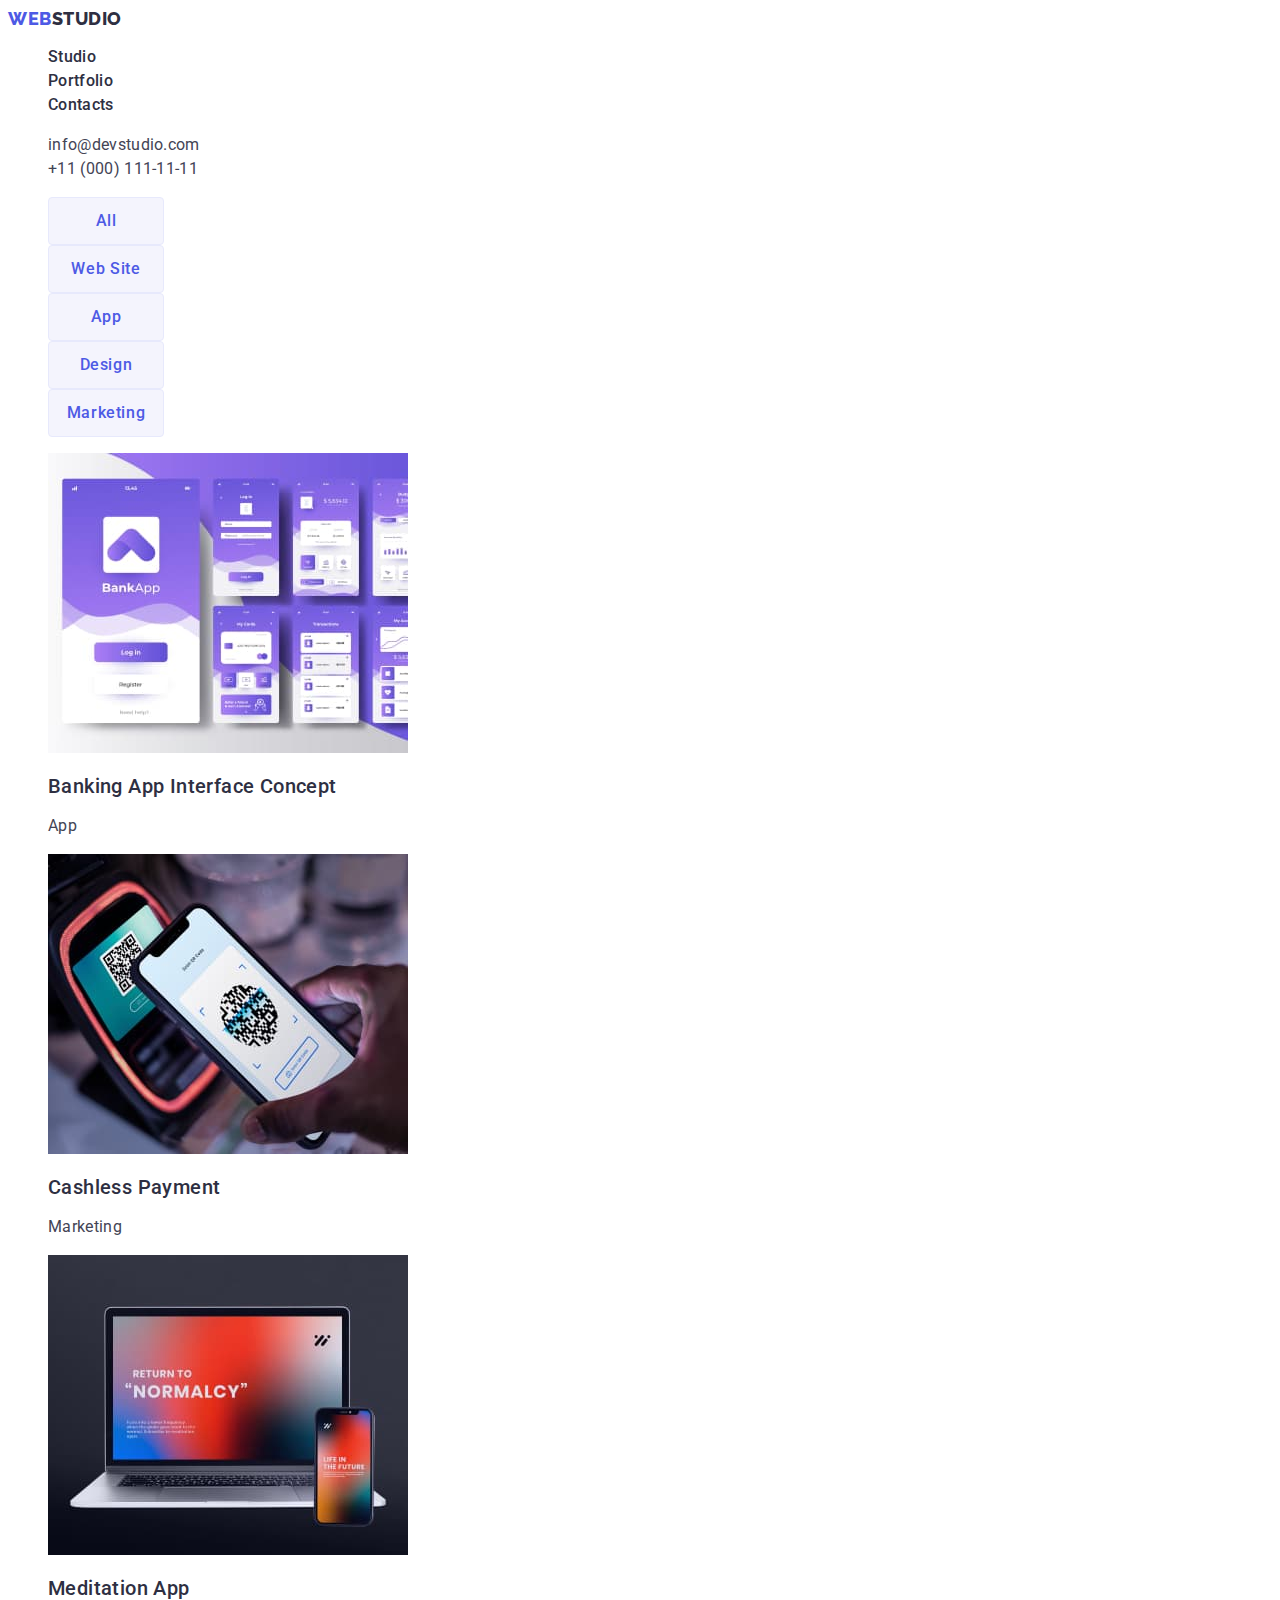
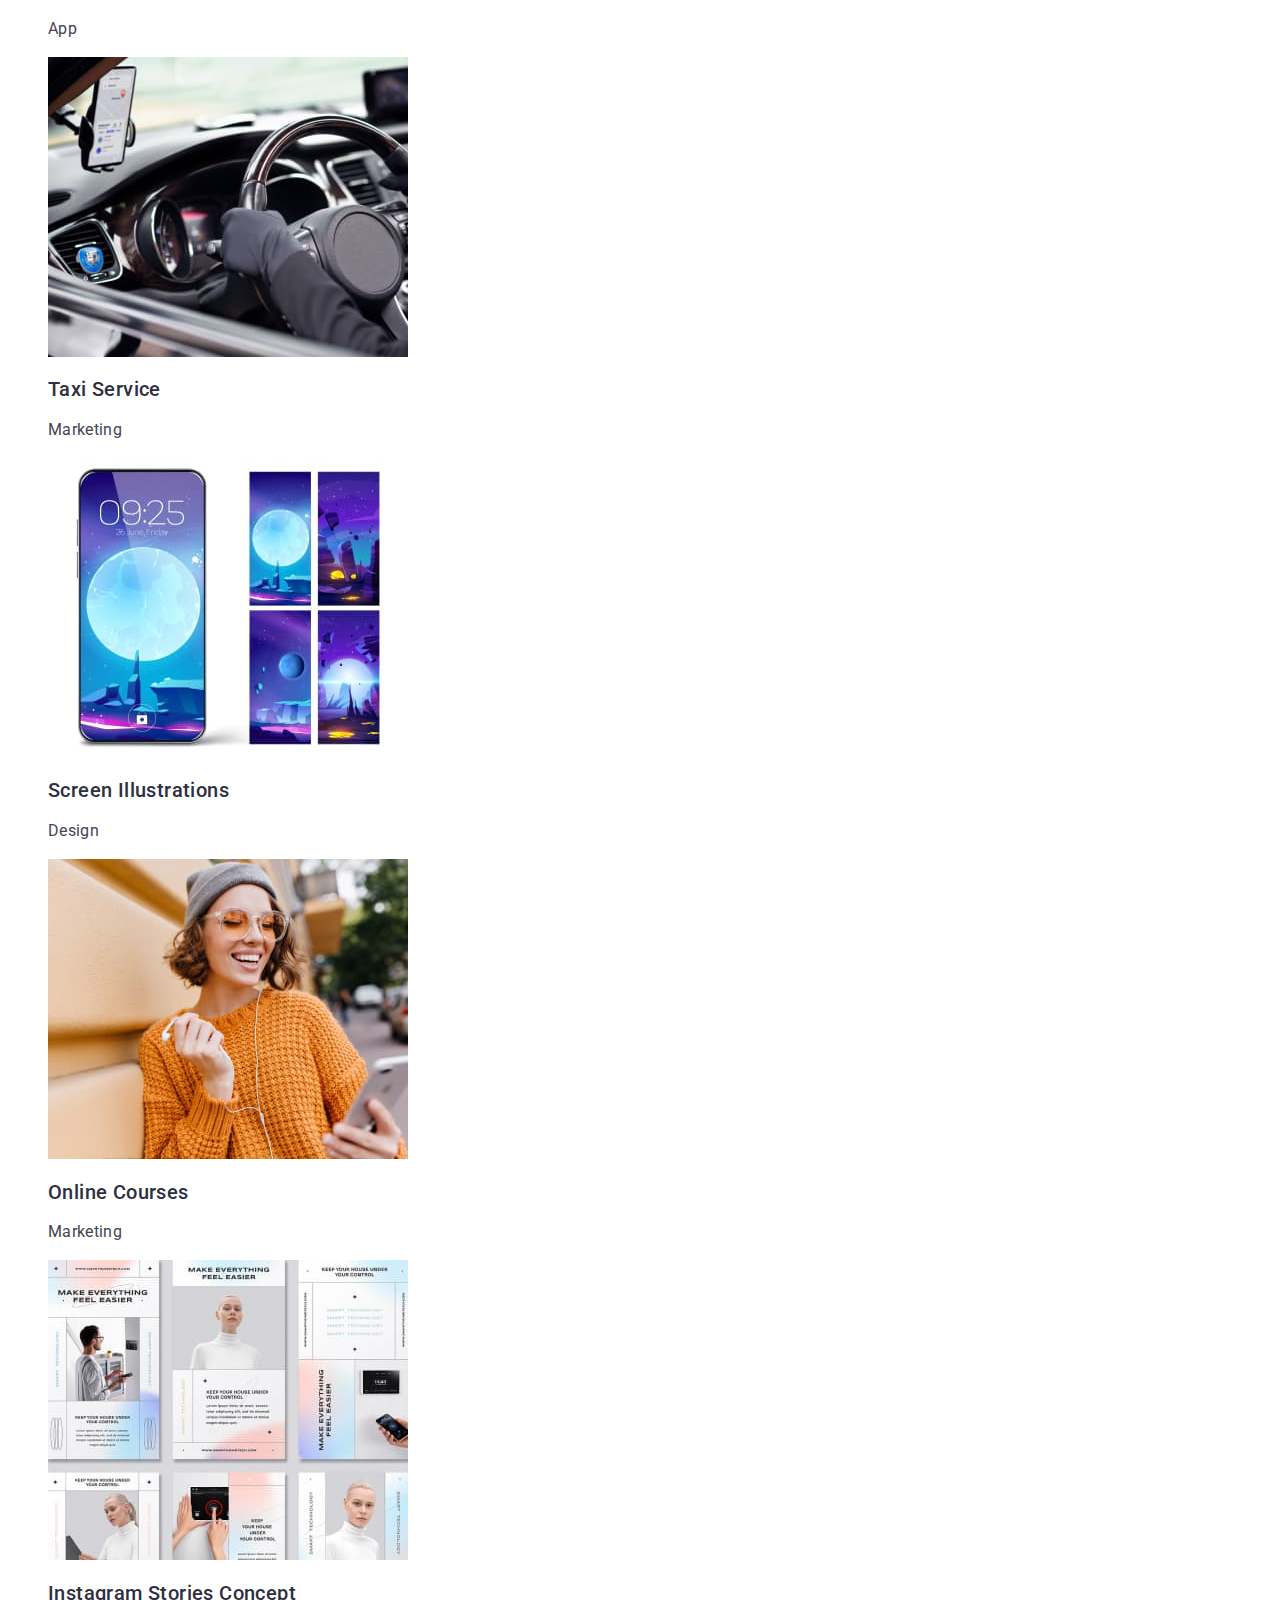
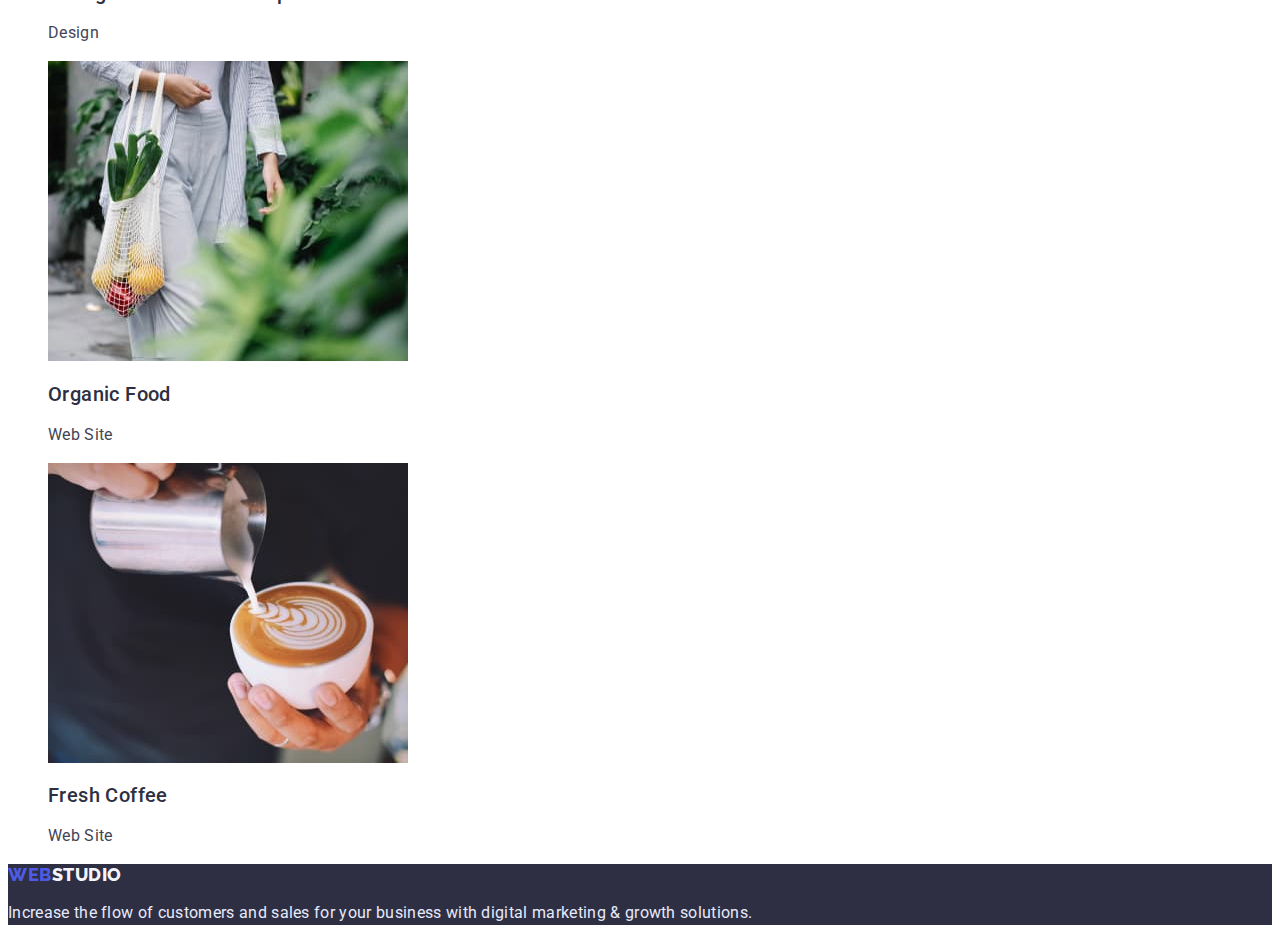
==== portfolio.html @ 4c1284db "Initial commit" ====
<!DOCTYPE html>
<html lang="en">

<head>
    <meta charset="UTF-8">
    <meta http-equiv="X-UA-Compatible" content="IE=edge">
    <meta name="viewport" content="width=device-width, initial-scale=1.0">
    <title>Portfolio</title>
    <link rel="stylesheet" href="./css/styles.css" />
    <link rel="preconnect" href="https://fonts.googleapis.com">
    <link rel="preconnect" href="https://fonts.gstatic.com" crossorigin>
    <link
        href="https://fonts.googleapis.com/css2?family=Raleway:wght@800&family=Roboto:wght@400;500;700;900&display=swap"
        rel="stylesheet">
</head>

<body>
    <!-- HEADER -->
    <header class="header">
        <nav class="nav-header">
            <a class="header-logo link " href="./index.html">Web<span class="logo-studio">Studio</span>
            </a>
            <ul class="menu list ">
                <li class="menu-item">
                    <a class="menu-link link" href="./index.html">Studio</a>
                </li>
                <li class="menu-item">
                    <a class="menu-link link" href="./portfolio.html">Portfolio</a>
                </li>
                <li class="menu-item">
                    <a class="menu-link link" href="">Contacts</a>
                </li>
            </ul>
        </nav>
        <address class="address header-address">
            <ul class="address-list list">
                <li class="address-item"><a class="address link" href="mailto:info@devstudio.com">info@devstudio.com</a>
                </li>
                <li class="address-item"><a class="address link" href="tel:+110001111111">+11 (000) 111-11-11</a></li>
            </ul>
        </address>
    </header>
    <main>
        <!-- BUTTON -->
        <section class="list">
            <h1 hidden>button</h1>
            <ul class="menu list">
                <li class="menu-item">
                    <button class="menu-button" type="button">All</button>
                </li>
                <li class="menu-item">
                    <button class="menu-button" type="button">Web Site</button>
                </li>
                <li class="menu-item">
                    <button class="menu-button" type="button">App</button>
                </li>
                <li class="menu-item">
                    <button class="menu-button" type="button">Design</button>
                </li>
                <li class="menu-item">
                    <button class="menu-button" type="button">Marketing</button>
                </li>
            </ul>

            <!-- GALLERY -->

            <ul class="gallery-list list">
                <li class="gallery-item"><a class="link" href="">
                        <img src="./images_/banking-app-interface.jpg" alt="Banking App Interface Concept" width="360"
                            height="300">
                        <h2 class="gallery-title">Banking App Interface Concept</h2>
                        <p class="gallery-text">App</p>
                    </a>
                </li>

                <li class="gallery-item"><a class="link" href="">
                        <img src="./images_/cashless-payment.jpg" alt="Cashless Payment" width="360" height="300">
                        <h2 class="gallery-title">Cashless Payment</h2>
                        <p class="gallery-text">Marketing</p>
                    </a>
                </li>
                <li class="gallery-item"><a class="link" href="">
                        <img src="./images_/meditaion-app.jpg" alt="Meditation App" width="360" height="300">
                        <h2 class="gallery-title">Meditation App</h2>
                        <p class="gallery-text">App</p>
                    </a>
                </li>

                <li class="gallery-item"><a class="link" href="">
                        <img src="./images_/taxi-service.jpg" alt="Taxi Service" width="360" height="300">
                        <h2 class="gallery-title">Taxi Service</h2>
                        <p class="gallery-text">Marketing</p>
                    </a>
                </li>
                <li class="gallery-item"><a class="link" href="">
                        <img src="./images_/screen-illustrations.jpg" alt="Screen Illustrations" width="360"
                            height="300">
                        <h2 class="gallery-title">Screen Illustrations</h2>
                        <p class="gallery-text">Design</p>
                    </a>
                </li>
                <li class="gallery-item"><a class="link" href="">
                        <img src="./images_/online-courses.jpg" alt="Online Courses" width="360" height="300">
                        <h2 class="gallery-title">Online Courses</h2>
                        <p class="gallery-text">Marketing</p>
                    </a>
                </li>
                <li class="gallery-item"><a class="link" href="">
                        <img src="./images_/instagram-stories.jpg" alt="Instagram Stories Concept" width="360"
                            height="300">
                        <h2 class="gallery-title">Instagram Stories Concept</h2>
                        <p class="gallery-text">Design</p>
                    </a>
                </li>
                <li class="gallery-item"><a class="link" href="">
                        <img src="./images_/organic-food.jpg" alt="Organic Food" width="360" height="300">
                        <h2 class="gallery-title">Organic Food</h2>
                        <p class="gallery-text">Web Site</p>
                    </a>
                </li>
                <li class="gallery-item"><a class="link" href="">
                        <img src="./images_/fresh-coffee.jpg" alt="Fresh Coffee" width="360" height="300">
                        <h2 class="gallery-title">Fresh Coffee</h2>
                        <p class="gallery-text">Web Site </p>
                    </a>
                </li>
            </ul>
        </section>
    </main>


    <!-- FOOTER -->
    <footer class="footer">
        <a class="footer-logo link " href="./index.html">Web<span class="logo-studio">Studio</span>
        </a>
        <p class="footer-text">Increase the flow of customers and sales for your business with digital marketing &
            growth solutions.</p>
    </footer>
</body>

</html>
---- css/styles.css ----
:root {
  --primary-brand-color: #4d5ae5;
  --pressed-state-color: #404bbf;
  --dark-color: #2e2f42;
  --color-green: #31d0aa;
  --text-color: #434455;
  --subtle-text-color: #8e8f99;
  --accent-color: #e7e9fc;
  --light-color: #f4f4fd;
  --modal-overlay-color: #2e2f42;
  --hero-backround-color: #2e2f42;
  --title-color: #ffffff;
}

body {
  font-family: "Roboto", sans-serif;
  font-style: normal;
  color: var(--text-color);
}
.list {
  list-style: none;
}
.link {
  text-decoration: none;
}
/*==============HEADER============== */
.header .menu-link {
  font-weight: 500;
  font-size: 16px;
  line-height: 1.5;
  letter-spacing: 0.02em;
  color: var(--dark-color);
}
.menu-link:hover,
.menu-link:focus {
  color: var(--pressed-state-color);
}
.address {
  color: var(--text-color);
  font-style: normal;
}
.header-address {
  font-style: normal;
  font-weight: 400;
  font-size: 16px;
  line-height: 1.5;
  letter-spacing: 0.02em;
  color: var(--text-color);
}
.address:hover,
.address:focus {
  color: var(--pressed-state-color);
}

.header-logo {
  font-family: "Raleway", sans-serif;
  font-weight: 800;
  font-size: 18px;
  line-height: 1.17;
  letter-spacing: 0.03em;
  text-transform: uppercase;
  color: var(--primary-brand-color);
}
.header-logo .logo-studio {
  font-family: "Raleway", sans-serif;
  font-weight: 800;
  font-size: 18px;
  line-height: 1.17;
  letter-spacing: 0.03em;
  text-transform: uppercase;
  color: var(--dark-color);
}
/*==============/HEADER============== */
/* ===============HERO=============== */
.hero {
  background-color: var(--dark-color);
}
.hero-title-top {
  font-size: 56px;
  line-height: 1.07;
  text-align: center;
  letter-spacing: 0.02em;
  color: var(--title-color);
}
.hero-btn {
  font-weight: 500;
  font-size: 16px;
  line-height: 1.5;
  font-family: inherit;
  letter-spacing: 0.04em;
  color: var(--title-color);
  background: var(--primary-brand-color);
  cursor: pointer;
}
.hero-btn:hover,
.hero-btn:focus {
  background: var(--pressed-state-color);
}
/* ===============/HERO=============== */
/* ===================DESCRIPTION=================== */
.description-title-hidden {
  background-color: var(--title-color);
}

.description-title {
  font-weight: 500;
  font-size: 20px;
  line-height: 1.2;
  letter-spacing: 0.02em;
  color: var(--dark-color);
}

.description-text {
  font-size: 16px;
  line-height: 1.5;
  letter-spacing: 0.02em;
  color: var(--text-color);
}
/* ===================/DESCRIPTION=================== */
/* ===================OUR SKILLS=================== */
.title-skills {
  font-size: 36px;
  line-height: 1.11;
  text-align: center;
  letter-spacing: 0.02em;
  color: var(--dark-color);
  text-transform: capitalize;
}
/* ===================/OUR SKILLS=================== */

/* ===================OUR TEAM=================== */
.about {
  background-color: var(--light-color);
}
.about-title {
  font-size: 36px;
  line-height: 1.11;
  text-align: center;
  letter-spacing: 0.02em;
  text-transform: capitalize;
  color: var(--dark-color);
}
.about-list {
}
.about-item {
}
.list {
}
.about-title-top {
  font-weight: 500;
  font-size: 20px;
  line-height: 1.2;
  letter-spacing: 0.02em;
  color: var(--dark-color);
}
.about-text {
  font-size: 16px;
  line-height: 1.5;
  letter-spacing: 0.02em;
  color: var(--text-color);
}
/* ===================/OUR TEAM=================== */

/*====================PORTFOLIO BUTTON====================*/
.menu-button {
  font-family: inherit;
  width: 116px;
  height: 48px;
  background: #f4f4fd;
  border: 1px solid #e7e9fc;
  border-radius: 4px;
  font-weight: 500;
  font-size: 16px;
  line-height: 1.5;
  letter-spacing: 0.04em;
  color: var(--primary-brand-color);
  cursor: pointer;
}
.menu-button:hover,
.menu-button:focus {
  color: var(--title-color);
  background-color: var(--pressed-state-color);
}
/*====================/PORTFOLIO BUTTON====================*/

/*====================PORTFOLIO GALLERY====================*/

.gallery-title {
  font-weight: 500;
  font-size: 20px;
  line-height: 1.2;
  letter-spacing: 0.02em;
  color: var(--dark-color);
}
.gallery-text {
  font-size: 16px;
  line-height: 1.5;
  letter-spacing: 0.02em;
  color: var(--text-color);
}
/* ================FOOTER ================ */
.footer {
  background-color: var(--dark-color);
}
.footer-logo {
  font-family: "Raleway", sans-serif;
  font-weight: 800;
  font-size: 18px;
  line-height: 1.17;
  letter-spacing: 0.03em;
  text-transform: uppercase;
  color: var(--primary-brand-color);
}
.footer-logo .logo-studio {
  font-family: "Raleway", sans-serif;
  font-weight: 800;
  font-size: 18px;
  line-height: 1.17;
  letter-spacing: 0.03em;
  text-transform: uppercase;
  color: var(--light-color);
}
.footer-text {
  font-size: 16px;
  line-height: 1.5;
  letter-spacing: 0.02em;
  color: var(--accent-color);
}
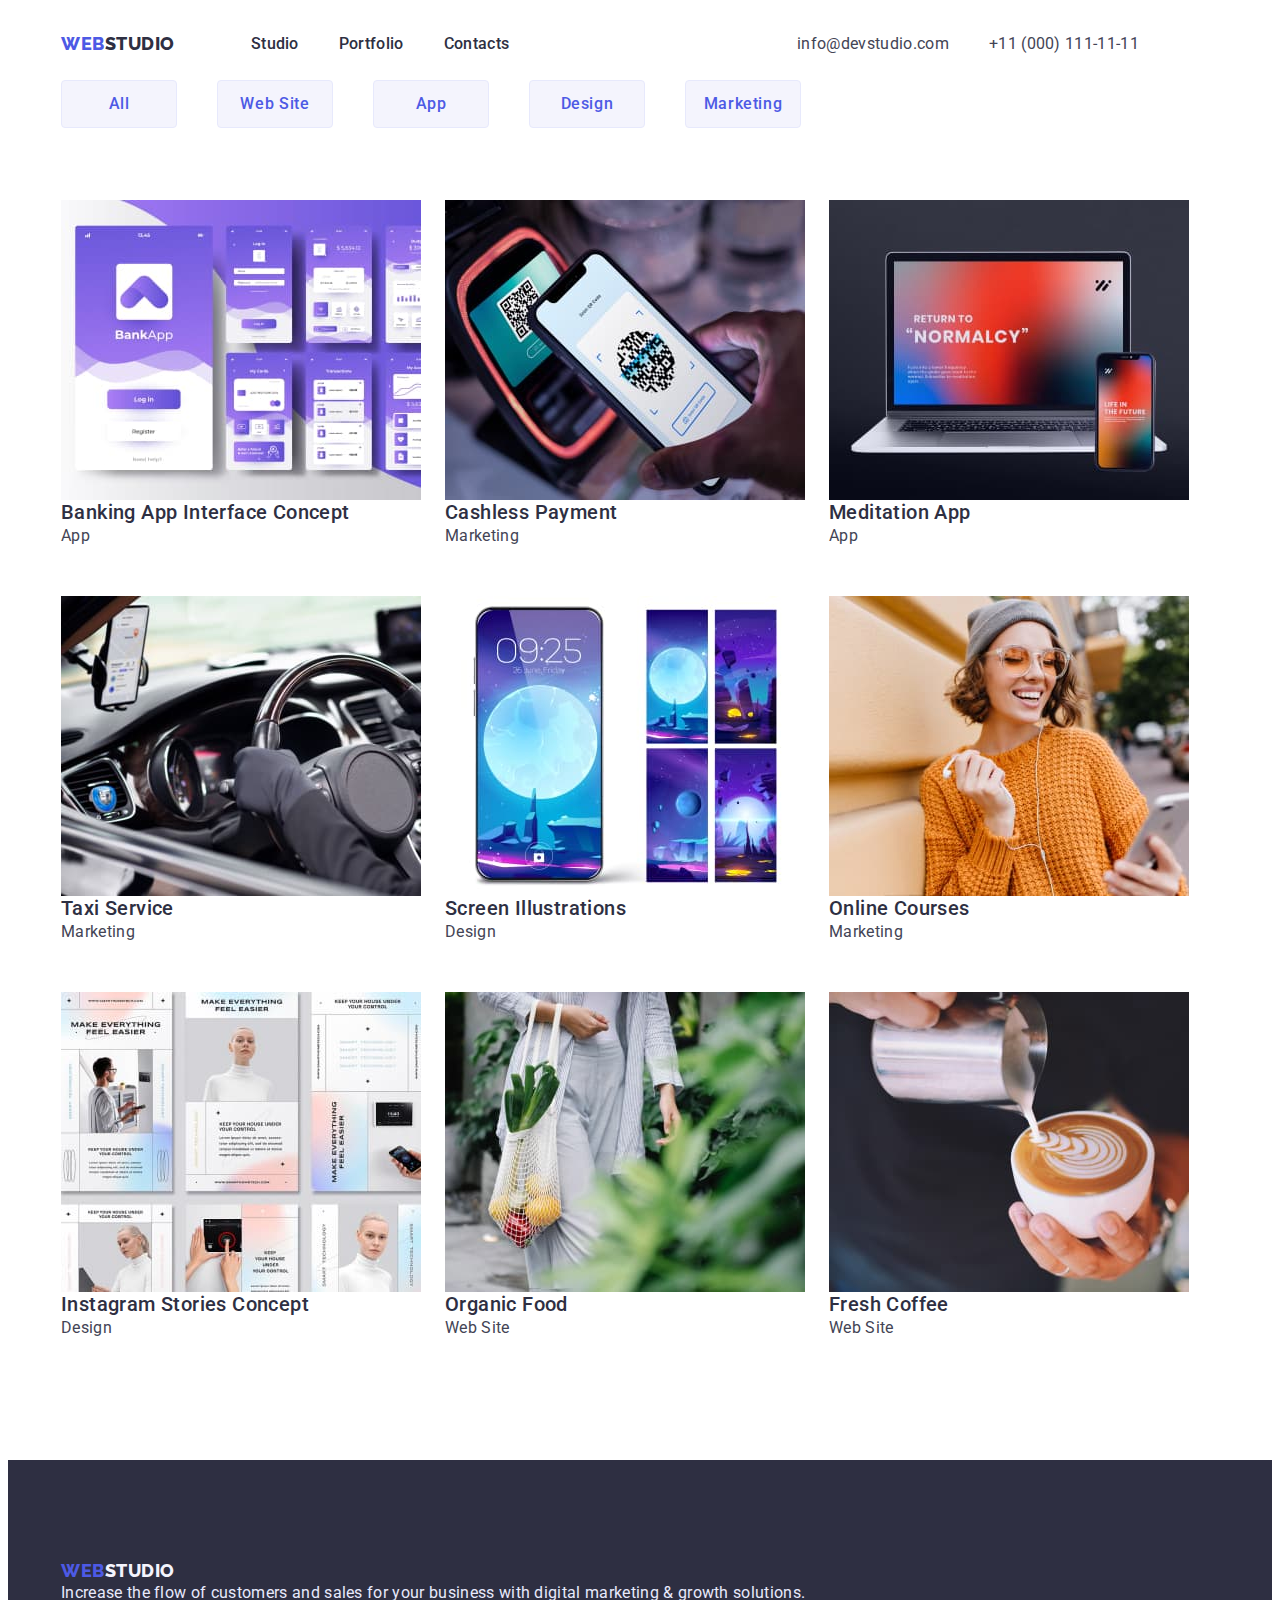
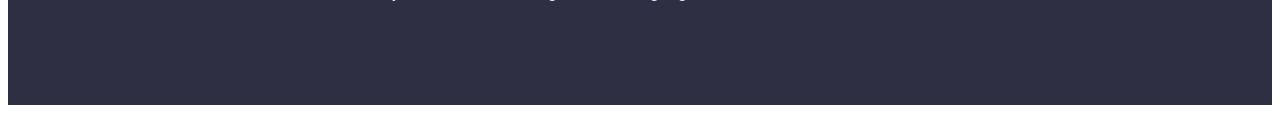
==== commit 2d7be800: "homework3" ====
--- a/portfolio.html
+++ b/portfolio.html
@@ -12,129 +12,141 @@
     <link
         href="https://fonts.googleapis.com/css2?family=Raleway:wght@800&family=Roboto:wght@400;500;700;900&display=swap"
         rel="stylesheet">
+    <link rel="stylesheet" href="https://cdnjs.cloudflare.com/ajax/libs/modern-normalize/1.1.0/modern-normalize.min.css"
+        integrity="sha512-wpPYUAdjBVSE4KJnH1VR1HeZfpl1ub8YT/NKx4PuQ5NmX2tKuGu6U/JRp5y+Y8XG2tV+wKQpNHVUX03MfMFn9Q=="
+        crossorigin="anonymous" referrerpolicy="no-referrer" />
+    <link rel="stylesheet" href="./css/styles.css" />
 </head>
 
 <body>
     <!-- HEADER -->
     <header class="header">
-        <nav class="nav-header">
-            <a class="header-logo link " href="./index.html">Web<span class="logo-studio">Studio</span>
-            </a>
-            <ul class="menu list ">
-                <li class="menu-item">
-                    <a class="menu-link link" href="./index.html">Studio</a>
-                </li>
-                <li class="menu-item">
-                    <a class="menu-link link" href="./portfolio.html">Portfolio</a>
-                </li>
-                <li class="menu-item">
-                    <a class="menu-link link" href="">Contacts</a>
-                </li>
-            </ul>
-        </nav>
-        <address class="address header-address">
-            <ul class="address-list list">
-                <li class="address-item"><a class="address link" href="mailto:info@devstudio.com">info@devstudio.com</a>
-                </li>
-                <li class="address-item"><a class="address link" href="tel:+110001111111">+11 (000) 111-11-11</a></li>
-            </ul>
-        </address>
+        <div class="container page-header-container">
+            <nav class="nav-header">
+                <a class="header-logo link " href="./index.html">Web<span class="logo-studio">Studio</span>
+                </a>
+                <ul class="menu list ">
+                    <li class="menu-item">
+                        <a class="menu-link link" href="./index.html">Studio</a>
+                    </li>
+                    <li class="menu-item">
+                        <a class="menu-link link" href="./portfolio.html">Portfolio</a>
+                    </li>
+                    <li class="menu-item">
+                        <a class="menu-link link" href="">Contacts</a>
+                    </li>
+                </ul>
+            </nav>
+            <address class="address header-address">
+                <ul class="address-list list">
+                    <li class="address-item"><a class="address link"
+                            href="mailto:info@devstudio.com">info@devstudio.com</a>
+                    </li>
+                    <li class="address-item"><a class="address link" href="tel:+110001111111">+11 (000) 111-11-11</a>
+                    </li>
+                </ul>
+            </address>
+        </div>
     </header>
     <main>
         <!-- BUTTON -->
-        <section class="list">
-            <h1 hidden>button</h1>
-            <ul class="menu list">
-                <li class="menu-item">
-                    <button class="menu-button" type="button">All</button>
-                </li>
-                <li class="menu-item">
-                    <button class="menu-button" type="button">Web Site</button>
-                </li>
-                <li class="menu-item">
-                    <button class="menu-button" type="button">App</button>
-                </li>
-                <li class="menu-item">
-                    <button class="menu-button" type="button">Design</button>
-                </li>
-                <li class="menu-item">
-                    <button class="menu-button" type="button">Marketing</button>
-                </li>
-            </ul>
+        <section class="list portfolio-list">
+            <div class="container">
+                <h1 hidden>button</h1>
+                <ul class="menu list">
+                    <li class="menu-item">
+                        <button class="menu-button" type="button">All</button>
+                    </li>
+                    <li class="menu-item">
+                        <button class="menu-button" type="button">Web Site</button>
+                    </li>
+                    <li class="menu-item">
+                        <button class="menu-button" type="button">App</button>
+                    </li>
+                    <li class="menu-item">
+                        <button class="menu-button" type="button">Design</button>
+                    </li>
+                    <li class="menu-item">
+                        <button class="menu-button" type="button">Marketing</button>
+                    </li>
+                </ul>
 
-            <!-- GALLERY -->
+                <!-- GALLERY -->
 
-            <ul class="gallery-list list">
-                <li class="gallery-item"><a class="link" href="">
-                        <img src="./images_/banking-app-interface.jpg" alt="Banking App Interface Concept" width="360"
-                            height="300">
-                        <h2 class="gallery-title">Banking App Interface Concept</h2>
-                        <p class="gallery-text">App</p>
-                    </a>
-                </li>
+                <ul class="gallery-list list">
+                    <li class="gallery-item"><a class="link" href="">
+                            <img src="./images_/banking-app-interface.jpg" alt="Banking App Interface Concept"
+                                width="360" height="300">
+                            <h2 class="gallery-title">Banking App Interface Concept</h2>
+                            <p class="gallery-text">App</p>
+                        </a>
+                    </li>
 
-                <li class="gallery-item"><a class="link" href="">
-                        <img src="./images_/cashless-payment.jpg" alt="Cashless Payment" width="360" height="300">
-                        <h2 class="gallery-title">Cashless Payment</h2>
-                        <p class="gallery-text">Marketing</p>
-                    </a>
-                </li>
-                <li class="gallery-item"><a class="link" href="">
-                        <img src="./images_/meditaion-app.jpg" alt="Meditation App" width="360" height="300">
-                        <h2 class="gallery-title">Meditation App</h2>
-                        <p class="gallery-text">App</p>
-                    </a>
-                </li>
+                    <li class="gallery-item"><a class="link" href="">
+                            <img src="./images_/cashless-payment.jpg" alt="Cashless Payment" width="360" height="300">
+                            <h2 class="gallery-title">Cashless Payment</h2>
+                            <p class="gallery-text">Marketing</p>
+                        </a>
+                    </li>
+                    <li class="gallery-item"><a class="link" href="">
+                            <img src="./images_/meditaion-app.jpg" alt="Meditation App" width="360" height="300">
+                            <h2 class="gallery-title">Meditation App</h2>
+                            <p class="gallery-text">App</p>
+                        </a>
+                    </li>
 
-                <li class="gallery-item"><a class="link" href="">
-                        <img src="./images_/taxi-service.jpg" alt="Taxi Service" width="360" height="300">
-                        <h2 class="gallery-title">Taxi Service</h2>
-                        <p class="gallery-text">Marketing</p>
-                    </a>
-                </li>
-                <li class="gallery-item"><a class="link" href="">
-                        <img src="./images_/screen-illustrations.jpg" alt="Screen Illustrations" width="360"
-                            height="300">
-                        <h2 class="gallery-title">Screen Illustrations</h2>
-                        <p class="gallery-text">Design</p>
-                    </a>
-                </li>
-                <li class="gallery-item"><a class="link" href="">
-                        <img src="./images_/online-courses.jpg" alt="Online Courses" width="360" height="300">
-                        <h2 class="gallery-title">Online Courses</h2>
-                        <p class="gallery-text">Marketing</p>
-                    </a>
-                </li>
-                <li class="gallery-item"><a class="link" href="">
-                        <img src="./images_/instagram-stories.jpg" alt="Instagram Stories Concept" width="360"
-                            height="300">
-                        <h2 class="gallery-title">Instagram Stories Concept</h2>
-                        <p class="gallery-text">Design</p>
-                    </a>
-                </li>
-                <li class="gallery-item"><a class="link" href="">
-                        <img src="./images_/organic-food.jpg" alt="Organic Food" width="360" height="300">
-                        <h2 class="gallery-title">Organic Food</h2>
-                        <p class="gallery-text">Web Site</p>
-                    </a>
-                </li>
-                <li class="gallery-item"><a class="link" href="">
-                        <img src="./images_/fresh-coffee.jpg" alt="Fresh Coffee" width="360" height="300">
-                        <h2 class="gallery-title">Fresh Coffee</h2>
-                        <p class="gallery-text">Web Site </p>
-                    </a>
-                </li>
-            </ul>
+                    <li class="gallery-item"><a class="link" href="">
+                            <img src="./images_/taxi-service.jpg" alt="Taxi Service" width="360" height="300">
+                            <h2 class="gallery-title">Taxi Service</h2>
+                            <p class="gallery-text">Marketing</p>
+                        </a>
+                    </li>
+                    <li class="gallery-item"><a class="link" href="">
+                            <img src="./images_/screen-illustrations.jpg" alt="Screen Illustrations" width="360"
+                                height="300">
+                            <h2 class="gallery-title">Screen Illustrations</h2>
+                            <p class="gallery-text">Design</p>
+                        </a>
+                    </li>
+                    <li class="gallery-item"><a class="link" href="">
+                            <img src="./images_/online-courses.jpg" alt="Online Courses" width="360" height="300">
+                            <h2 class="gallery-title">Online Courses</h2>
+                            <p class="gallery-text">Marketing</p>
+                        </a>
+                    </li>
+                    <li class="gallery-item"><a class="link" href="">
+                            <img src="./images_/instagram-stories.jpg" alt="Instagram Stories Concept" width="360"
+                                height="300">
+                            <h2 class="gallery-title">Instagram Stories Concept</h2>
+                            <p class="gallery-text">Design</p>
+                        </a>
+                    </li>
+                    <li class="gallery-item"><a class="link" href="">
+                            <img src="./images_/organic-food.jpg" alt="Organic Food" width="360" height="300">
+                            <h2 class="gallery-title">Organic Food</h2>
+                            <p class="gallery-text">Web Site</p>
+                        </a>
+                    </li>
+                    <li class="gallery-item"><a class="link" href="">
+                            <img src="./images_/fresh-coffee.jpg" alt="Fresh Coffee" width="360" height="300">
+                            <h2 class="gallery-title">Fresh Coffee</h2>
+                            <p class="gallery-text">Web Site </p>
+                        </a>
+                    </li>
+                </ul>
+            </div>
         </section>
     </main>
 
 
     <!-- FOOTER -->
     <footer class="footer">
-        <a class="footer-logo link " href="./index.html">Web<span class="logo-studio">Studio</span>
-        </a>
-        <p class="footer-text">Increase the flow of customers and sales for your business with digital marketing &
-            growth solutions.</p>
+        <div class="container">
+            <a class="footer-logo link " href="./index.html">Web<span class="logo-studio">Studio</span>
+            </a>
+            <p class="footer-text">Increase the flow of customers and sales for your business with digital marketing &
+                growth solutions.</p>
+        </div>
     </footer>
 </body>
 
--- a/css/styles.css
+++ b/css/styles.css
@@ -11,7 +11,31 @@
   --hero-backround-color: #2e2f42;
   --title-color: #ffffff;
 }
-
+p,
+h1,
+h2,
+h3,
+h4,
+h5,
+h6 {
+  margin-top: 0;
+  margin-bottom: 0;
+}
+ul,
+ol {
+  padding-left: 0;
+  margin-top: 0;
+  margin-bottom: 0;
+}
+img {
+  display: block;
+}
+button {
+  cursor: pointer;
+}
+address {
+  font-style: normal;
+}
 body {
   font-family: "Roboto", sans-serif;
   font-style: normal;
@@ -24,12 +48,47 @@
   text-decoration: none;
 }
 /*==============HEADER============== */
+.container {
+  width: 1158px;
+  margin-left: auto;
+  margin-right: auto;
+  padding-left: 15px;
+  padding-right: 15px;
+}
+.page-header-container {
+  display: flex;
+  align-items: center;
+  justify-content: space-between;
+}
+.nav-header {
+  display: flex;
+  align-items: center;
+}
+.menu {
+  display: flex;
+  align-items: center;
+}
+.address-list {
+  display: flex;
+  align-items: center;
+}
+
+.header-logo {
+  margin-right: 76px;
+}
+.header {
+  padding-top: 24px;
+  padding-bottom: 24px;
+}
 .header .menu-link {
   font-weight: 500;
   font-size: 16px;
   line-height: 1.5;
   letter-spacing: 0.02em;
   color: var(--dark-color);
+}
+.menu-item:not(:last-child) {
+  margin-right: 40px;
 }
 .menu-link:hover,
 .menu-link:focus {
@@ -38,6 +97,7 @@
 .address {
   color: var(--text-color);
   font-style: normal;
+  margin-right: 40px;
 }
 .header-address {
   font-style: normal;
@@ -74,13 +134,21 @@
 /* ===============HERO=============== */
 .hero {
   background-color: var(--dark-color);
+  padding-top: 188px;
+  padding-bottom: 188px;
+  text-align: center;
 }
 .hero-title-top {
   font-size: 56px;
   line-height: 1.07;
-  text-align: center;
   letter-spacing: 0.02em;
   color: var(--title-color);
+  margin-bottom: 48px;
+
+  width: 496px;
+  margin: 0 auto;
+  margin-bottom: 48px;
+  text-align: center;
 }
 .hero-btn {
   font-weight: 500;
@@ -90,7 +158,8 @@
   letter-spacing: 0.04em;
   color: var(--title-color);
   background: var(--primary-brand-color);
-  cursor: pointer;
+  width: 169px;
+  height: 56px;
 }
 .hero-btn:hover,
 .hero-btn:focus {
@@ -98,8 +167,17 @@
 }
 /* ===============/HERO=============== */
 /* ===================DESCRIPTION=================== */
+.description-container {
+}
+
 .description-title-hidden {
   background-color: var(--title-color);
+}
+.description-list {
+  display: flex;
+  padding-top: 120px;
+  padding-bottom: 120px;
+  gap: 24px;
 }
 
 .description-title {
@@ -126,6 +204,12 @@
   color: var(--dark-color);
   text-transform: capitalize;
 }
+.skills-list {
+  padding-top: 72px;
+  padding-bottom: 120px;
+  display: flex;
+  gap: 24px;
+}
 /* ===================/OUR SKILLS=================== */
 
 /* ===================OUR TEAM=================== */
@@ -139,8 +223,13 @@
   letter-spacing: 0.02em;
   text-transform: capitalize;
   color: var(--dark-color);
+  padding-top: 120px;
 }
 .about-list {
+  padding-bottom: 120px;
+  padding-top: 72px;
+  display: flex;
+  gap: 24px;
 }
 .about-item {
 }
@@ -159,9 +248,14 @@
   letter-spacing: 0.02em;
   color: var(--text-color);
 }
+.team-text {
+  padding: 32px 0;
+  text-align: center;
+}
 /* ===================/OUR TEAM=================== */
 
 /*====================PORTFOLIO BUTTON====================*/
+
 .menu-button {
   font-family: inherit;
   width: 116px;
@@ -184,7 +278,14 @@
 /*====================/PORTFOLIO BUTTON====================*/
 
 /*====================PORTFOLIO GALLERY====================*/
-
+.gallery-list {
+  margin-bottom: 120px;
+  margin-top: 72px;
+  display: flex;
+  flex-wrap: wrap;
+  column-gap: 24px;
+  row-gap: 48px;
+}
 .gallery-title {
   font-weight: 500;
   font-size: 20px;
@@ -201,7 +302,10 @@
 /* ================FOOTER ================ */
 .footer {
   background-color: var(--dark-color);
-}
+  padding-top: 100px;
+  padding-bottom: 100px;
+}
+
 .footer-logo {
   font-family: "Raleway", sans-serif;
   font-weight: 800;
--- a/css/styles.css
+++ b/css/styles.css
@@ -11,7 +11,31 @@
   --hero-backround-color: #2e2f42;
   --title-color: #ffffff;
 }
-
+p,
+h1,
+h2,
+h3,
+h4,
+h5,
+h6 {
+  margin-top: 0;
+  margin-bottom: 0;
+}
+ul,
+ol {
+  padding-left: 0;
+  margin-top: 0;
+  margin-bottom: 0;
+}
+img {
+  display: block;
+}
+button {
+  cursor: pointer;
+}
+address {
+  font-style: normal;
+}
 body {
   font-family: "Roboto", sans-serif;
   font-style: normal;
@@ -24,12 +48,47 @@
   text-decoration: none;
 }
 /*==============HEADER============== */
+.container {
+  width: 1158px;
+  margin-left: auto;
+  margin-right: auto;
+  padding-left: 15px;
+  padding-right: 15px;
+}
+.page-header-container {
+  display: flex;
+  align-items: center;
+  justify-content: space-between;
+}
+.nav-header {
+  display: flex;
+  align-items: center;
+}
+.menu {
+  display: flex;
+  align-items: center;
+}
+.address-list {
+  display: flex;
+  align-items: center;
+}
+
+.header-logo {
+  margin-right: 76px;
+}
+.header {
+  padding-top: 24px;
+  padding-bottom: 24px;
+}
 .header .menu-link {
   font-weight: 500;
   font-size: 16px;
   line-height: 1.5;
   letter-spacing: 0.02em;
   color: var(--dark-color);
+}
+.menu-item:not(:last-child) {
+  margin-right: 40px;
 }
 .menu-link:hover,
 .menu-link:focus {
@@ -38,6 +97,7 @@
 .address {
   color: var(--text-color);
   font-style: normal;
+  margin-right: 40px;
 }
 .header-address {
   font-style: normal;
@@ -74,13 +134,21 @@
 /* ===============HERO=============== */
 .hero {
   background-color: var(--dark-color);
+  padding-top: 188px;
+  padding-bottom: 188px;
+  text-align: center;
 }
 .hero-title-top {
   font-size: 56px;
   line-height: 1.07;
-  text-align: center;
   letter-spacing: 0.02em;
   color: var(--title-color);
+  margin-bottom: 48px;
+
+  width: 496px;
+  margin: 0 auto;
+  margin-bottom: 48px;
+  text-align: center;
 }
 .hero-btn {
   font-weight: 500;
@@ -90,7 +158,8 @@
   letter-spacing: 0.04em;
   color: var(--title-color);
   background: var(--primary-brand-color);
-  cursor: pointer;
+  width: 169px;
+  height: 56px;
 }
 .hero-btn:hover,
 .hero-btn:focus {
@@ -98,8 +167,17 @@
 }
 /* ===============/HERO=============== */
 /* ===================DESCRIPTION=================== */
+.description-container {
+}
+
 .description-title-hidden {
   background-color: var(--title-color);
+}
+.description-list {
+  display: flex;
+  padding-top: 120px;
+  padding-bottom: 120px;
+  gap: 24px;
 }
 
 .description-title {
@@ -126,6 +204,12 @@
   color: var(--dark-color);
   text-transform: capitalize;
 }
+.skills-list {
+  padding-top: 72px;
+  padding-bottom: 120px;
+  display: flex;
+  gap: 24px;
+}
 /* ===================/OUR SKILLS=================== */
 
 /* ===================OUR TEAM=================== */
@@ -139,8 +223,13 @@
   letter-spacing: 0.02em;
   text-transform: capitalize;
   color: var(--dark-color);
+  padding-top: 120px;
 }
 .about-list {
+  padding-bottom: 120px;
+  padding-top: 72px;
+  display: flex;
+  gap: 24px;
 }
 .about-item {
 }
@@ -159,9 +248,14 @@
   letter-spacing: 0.02em;
   color: var(--text-color);
 }
+.team-text {
+  padding: 32px 0;
+  text-align: center;
+}
 /* ===================/OUR TEAM=================== */
 
 /*====================PORTFOLIO BUTTON====================*/
+
 .menu-button {
   font-family: inherit;
   width: 116px;
@@ -184,7 +278,14 @@
 /*====================/PORTFOLIO BUTTON====================*/
 
 /*====================PORTFOLIO GALLERY====================*/
-
+.gallery-list {
+  margin-bottom: 120px;
+  margin-top: 72px;
+  display: flex;
+  flex-wrap: wrap;
+  column-gap: 24px;
+  row-gap: 48px;
+}
 .gallery-title {
   font-weight: 500;
   font-size: 20px;
@@ -201,7 +302,10 @@
 /* ================FOOTER ================ */
 .footer {
   background-color: var(--dark-color);
-}
+  padding-top: 100px;
+  padding-bottom: 100px;
+}
+
 .footer-logo {
   font-family: "Raleway", sans-serif;
   font-weight: 800;
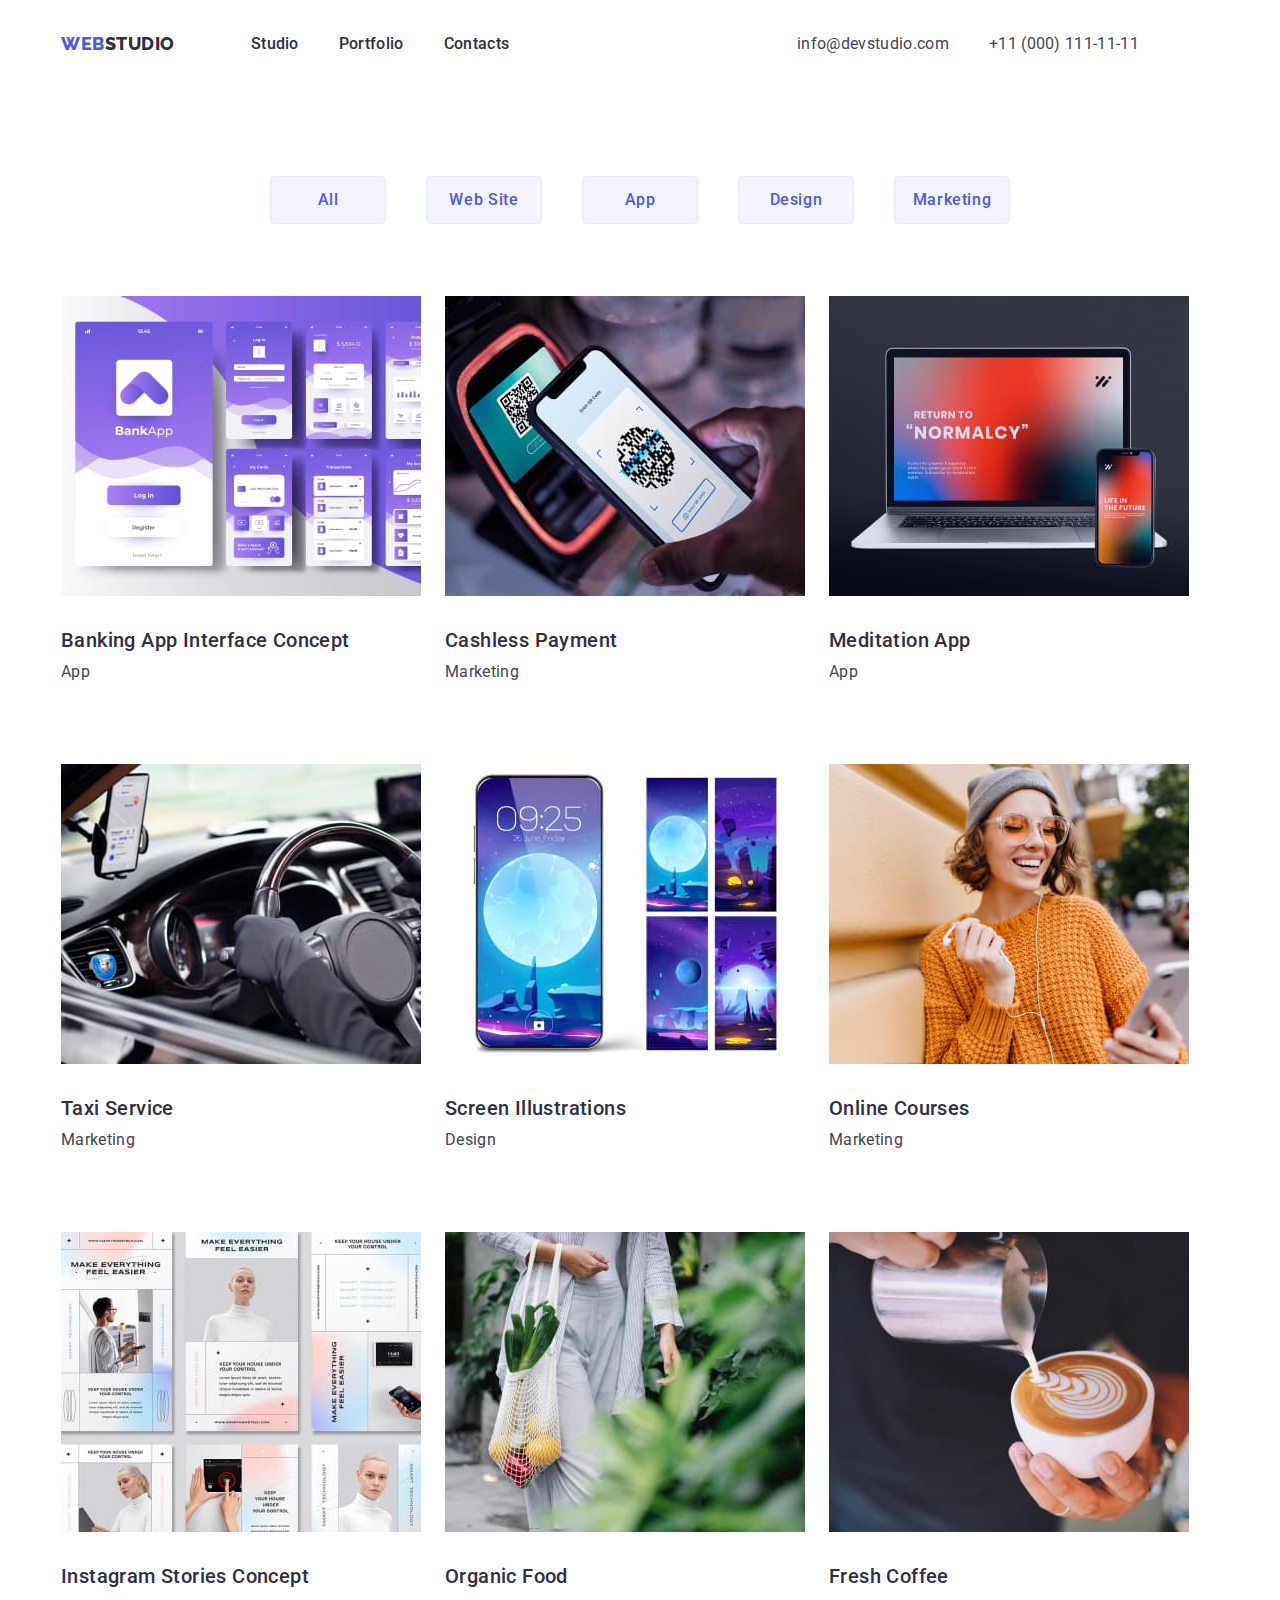
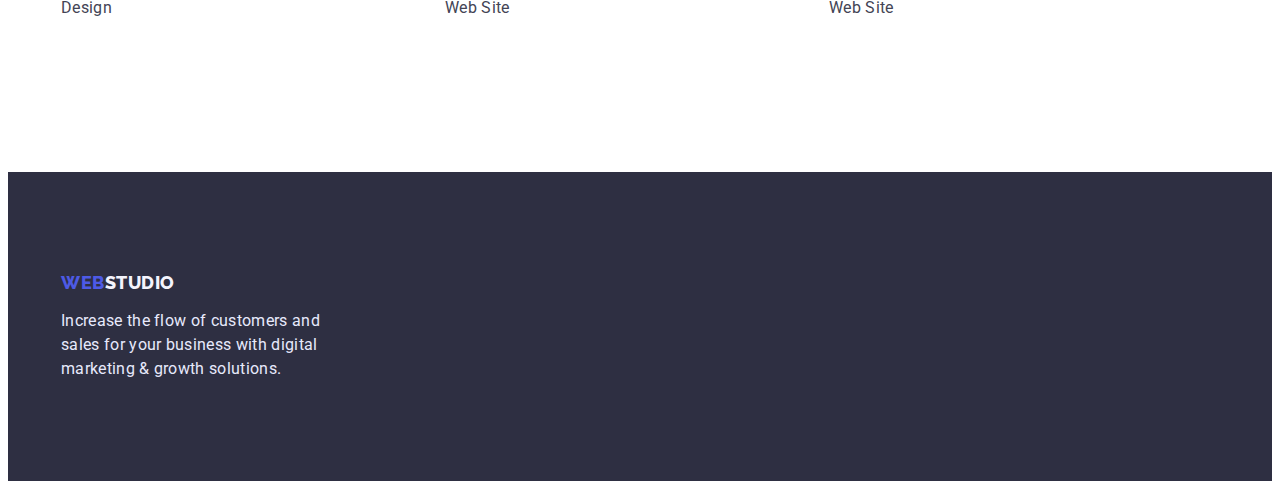
==== commit ed46b530: "hw3" ====
--- a/portfolio.html
+++ b/portfolio.html
@@ -50,10 +50,10 @@
     </header>
     <main>
         <!-- BUTTON -->
-        <section class="list portfolio-list">
+        <section class="list">
             <div class="container">
                 <h1 hidden>button</h1>
-                <ul class="menu list">
+                <ul class="menu list portfolio-list">
                     <li class="menu-item">
                         <button class="menu-button" type="button">All</button>
                     </li>
@@ -77,60 +77,78 @@
                     <li class="gallery-item"><a class="link" href="">
                             <img src="./images_/banking-app-interface.jpg" alt="Banking App Interface Concept"
                                 width="360" height="300">
-                            <h2 class="gallery-title">Banking App Interface Concept</h2>
-                            <p class="gallery-text">App</p>
+                            <div class="text-description-gallery">
+                                <h2 class="gallery-title">Banking App Interface Concept</h2>
+                                <p class="gallery-text">App</p>
+                            </div>
                         </a>
                     </li>
 
                     <li class="gallery-item"><a class="link" href="">
                             <img src="./images_/cashless-payment.jpg" alt="Cashless Payment" width="360" height="300">
-                            <h2 class="gallery-title">Cashless Payment</h2>
-                            <p class="gallery-text">Marketing</p>
+                            <div class="text-description-gallery">
+                                <h2 class="gallery-title">Cashless Payment</h2>
+                                <p class="gallery-text">Marketing</p>
+                            </div>
                         </a>
                     </li>
                     <li class="gallery-item"><a class="link" href="">
                             <img src="./images_/meditaion-app.jpg" alt="Meditation App" width="360" height="300">
-                            <h2 class="gallery-title">Meditation App</h2>
-                            <p class="gallery-text">App</p>
+                            <div class="text-description-gallery">
+                                <h2 class="gallery-title">Meditation App</h2>
+                                <p class="gallery-text">App</p>
+                            </div>
                         </a>
                     </li>
 
                     <li class="gallery-item"><a class="link" href="">
                             <img src="./images_/taxi-service.jpg" alt="Taxi Service" width="360" height="300">
-                            <h2 class="gallery-title">Taxi Service</h2>
-                            <p class="gallery-text">Marketing</p>
+                            <div class="text-description-gallery">
+                                <h2 class="gallery-title">Taxi Service</h2>
+                                <p class="gallery-text">Marketing</p>
+                            </div>
                         </a>
                     </li>
                     <li class="gallery-item"><a class="link" href="">
                             <img src="./images_/screen-illustrations.jpg" alt="Screen Illustrations" width="360"
                                 height="300">
-                            <h2 class="gallery-title">Screen Illustrations</h2>
-                            <p class="gallery-text">Design</p>
+                            <div class="text-description-gallery">
+                                <h2 class="gallery-title">Screen Illustrations</h2>
+                                <p class="gallery-text">Design</p>
+                            </div>
                         </a>
                     </li>
                     <li class="gallery-item"><a class="link" href="">
                             <img src="./images_/online-courses.jpg" alt="Online Courses" width="360" height="300">
-                            <h2 class="gallery-title">Online Courses</h2>
-                            <p class="gallery-text">Marketing</p>
+                            <div class="text-description-gallery">
+                                <h2 class="gallery-title">Online Courses</h2>
+                                <p class="gallery-text">Marketing</p>
+                            </div>
                         </a>
                     </li>
                     <li class="gallery-item"><a class="link" href="">
                             <img src="./images_/instagram-stories.jpg" alt="Instagram Stories Concept" width="360"
                                 height="300">
-                            <h2 class="gallery-title">Instagram Stories Concept</h2>
-                            <p class="gallery-text">Design</p>
+                            <div class="text-description-gallery">
+                                <h2 class="gallery-title">Instagram Stories Concept</h2>
+                                <p class="gallery-text">Design</p>
+                            </div>
                         </a>
                     </li>
                     <li class="gallery-item"><a class="link" href="">
                             <img src="./images_/organic-food.jpg" alt="Organic Food" width="360" height="300">
-                            <h2 class="gallery-title">Organic Food</h2>
-                            <p class="gallery-text">Web Site</p>
+                            <div class="text-description-gallery">
+                                <h2 class="gallery-title">Organic Food</h2>
+                                <p class="gallery-text">Web Site</p>
+                            </div>
                         </a>
                     </li>
                     <li class="gallery-item"><a class="link" href="">
                             <img src="./images_/fresh-coffee.jpg" alt="Fresh Coffee" width="360" height="300">
-                            <h2 class="gallery-title">Fresh Coffee</h2>
-                            <p class="gallery-text">Web Site </p>
+                            <div class="text-description-gallery">
+                                <h2 class="gallery-title">Fresh Coffee</h2>
+                                <p class="gallery-text">Web Site </p>
+                            </div>
                         </a>
                     </li>
                 </ul>
--- a/css/styles.css
+++ b/css/styles.css
@@ -255,7 +255,15 @@
 /* ===================/OUR TEAM=================== */
 
 /*====================PORTFOLIO BUTTON====================*/
-
+.portfolio-list {
+  display: flex;
+  flex-direction: row;
+  justify-content: center;
+  align-items: center;
+  border: transparent;
+  text-transform: none;
+  padding-top: 96px;
+}
 .menu-button {
   font-family: inherit;
   width: 116px;
@@ -298,6 +306,11 @@
   line-height: 1.5;
   letter-spacing: 0.02em;
   color: var(--text-color);
+  margin-top: 8px;
+}
+.text-description-gallery {
+  padding-top: 32px;
+  padding-bottom: 32px;
 }
 /* ================FOOTER ================ */
 .footer {
@@ -328,5 +341,7 @@
   font-size: 16px;
   line-height: 1.5;
   letter-spacing: 0.02em;
+  width: 264px;
+  margin-top: 16px;
   color: var(--accent-color);
 }
--- a/css/styles.css
+++ b/css/styles.css
@@ -255,7 +255,15 @@
 /* ===================/OUR TEAM=================== */
 
 /*====================PORTFOLIO BUTTON====================*/
-
+.portfolio-list {
+  display: flex;
+  flex-direction: row;
+  justify-content: center;
+  align-items: center;
+  border: transparent;
+  text-transform: none;
+  padding-top: 96px;
+}
 .menu-button {
   font-family: inherit;
   width: 116px;
@@ -298,6 +306,11 @@
   line-height: 1.5;
   letter-spacing: 0.02em;
   color: var(--text-color);
+  margin-top: 8px;
+}
+.text-description-gallery {
+  padding-top: 32px;
+  padding-bottom: 32px;
 }
 /* ================FOOTER ================ */
 .footer {
@@ -328,5 +341,7 @@
   font-size: 16px;
   line-height: 1.5;
   letter-spacing: 0.02em;
+  width: 264px;
+  margin-top: 16px;
   color: var(--accent-color);
 }
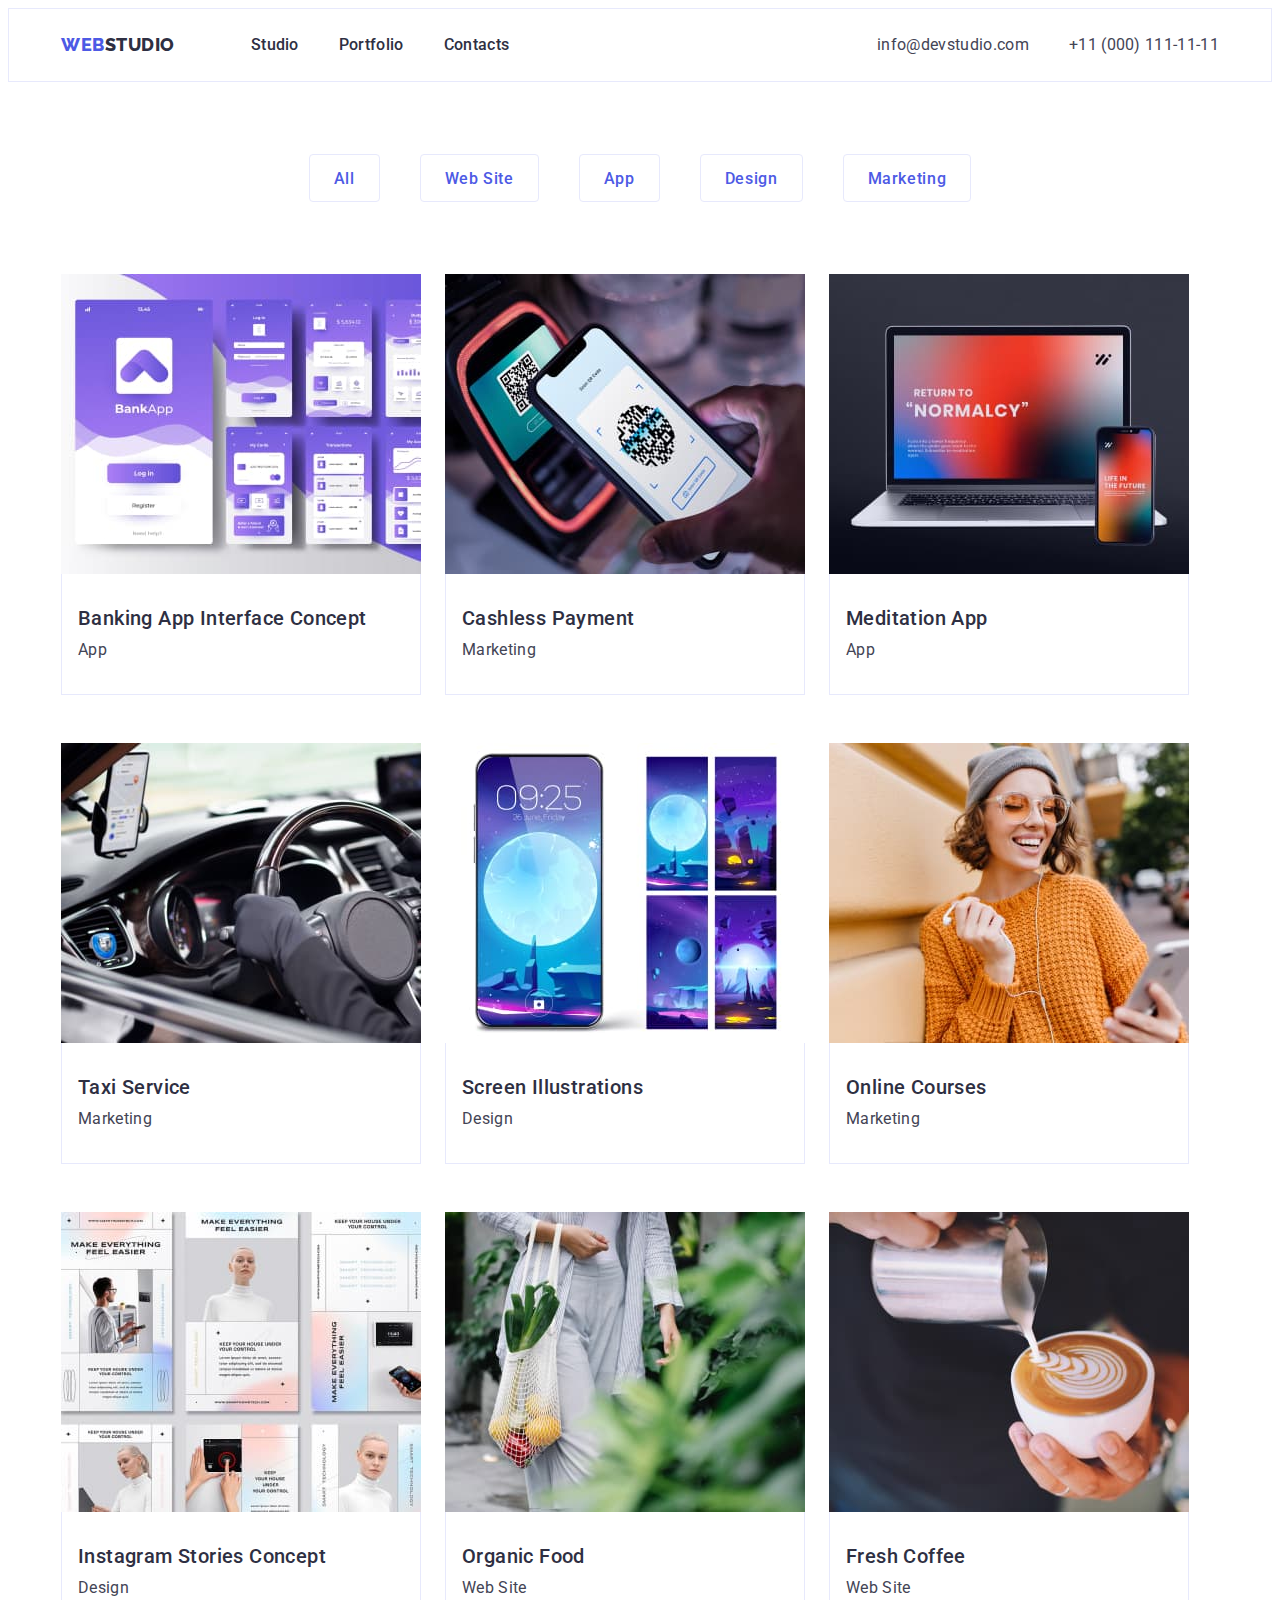
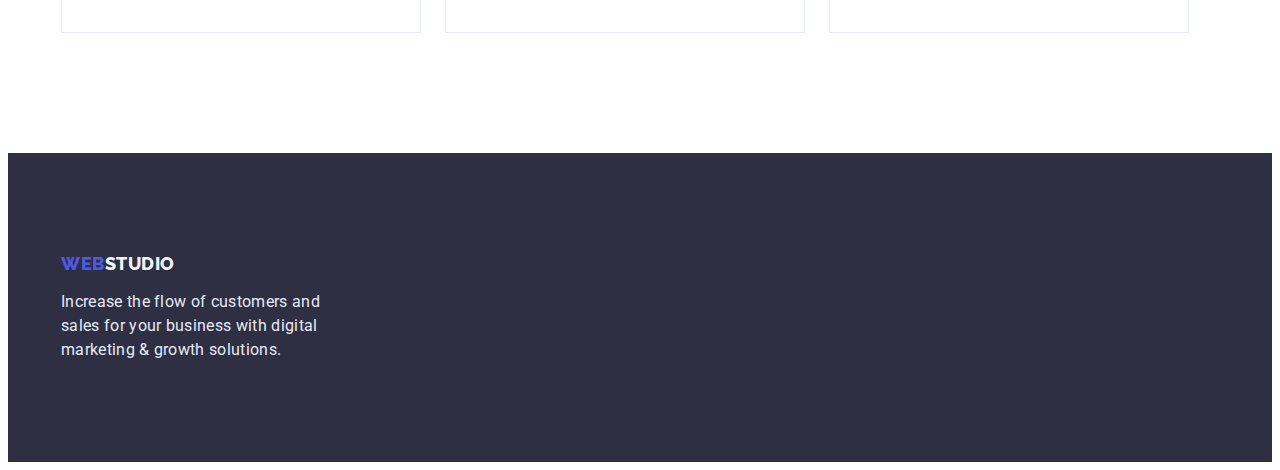
==== commit dbfe409f: "hw3" ====
--- a/portfolio.html
+++ b/portfolio.html
@@ -39,10 +39,11 @@
             </nav>
             <address class="address header-address">
                 <ul class="address-list list">
-                    <li class="address-item"><a class="address link"
+                    <li class="address-item"><a class="address-mail link"
                             href="mailto:info@devstudio.com">info@devstudio.com</a>
                     </li>
-                    <li class="address-item"><a class="address link" href="tel:+110001111111">+11 (000) 111-11-11</a>
+                    <li class="address-item"><a class="address-tel link" href="tel:+110001111111">+11 (000)
+                            111-11-11</a>
                     </li>
                 </ul>
             </address>
@@ -51,7 +52,7 @@
     <main>
         <!-- BUTTON -->
         <section class="list">
-            <div class="container">
+            <div class="container portfolio-container">
                 <h1 hidden>button</h1>
                 <ul class="menu list portfolio-list">
                     <li class="menu-item">
--- a/css/styles.css
+++ b/css/styles.css
@@ -41,6 +41,11 @@
   font-style: normal;
   color: var(--text-color);
 }
+img {
+  display: block;
+  max-width: 100%;
+  height: auto;
+}
 .list {
   list-style: none;
 }
@@ -79,6 +84,7 @@
 .header {
   padding-top: 24px;
   padding-bottom: 24px;
+  border: 1px solid var(--accent-color);
 }
 .header .menu-link {
   font-weight: 500;
@@ -94,9 +100,11 @@
 .menu-link:focus {
   color: var(--pressed-state-color);
 }
-.address {
-  color: var(--text-color);
-  font-style: normal;
+.address-mail,
+.address-tel {
+  color: var(--text-color);
+}
+.address-item:not(:last-child) {
   margin-right: 40px;
 }
 .header-address {
@@ -107,11 +115,14 @@
   letter-spacing: 0.02em;
   color: var(--text-color);
 }
-.address:hover,
-.address:focus {
+.address-mail:hover,
+.address-mail:focus {
   color: var(--pressed-state-color);
 }
-
+.address-tel:hover,
+.address-tel:focus {
+  color: var(--pressed-state-color);
+}
 .header-logo {
   font-family: "Raleway", sans-serif;
   font-weight: 800;
@@ -158,8 +169,10 @@
   letter-spacing: 0.04em;
   color: var(--title-color);
   background: var(--primary-brand-color);
-  width: 169px;
+  min-width: 169px;
   height: 56px;
+  border: none;
+  padding: 16px 32px;
 }
 .hero-btn:hover,
 .hero-btn:focus {
@@ -168,6 +181,8 @@
 /* ===============/HERO=============== */
 /* ===================DESCRIPTION=================== */
 .description-container {
+  padding-top: 120px;
+  padding-bottom: 120px;
 }
 
 .description-title-hidden {
@@ -175,9 +190,10 @@
 }
 .description-list {
   display: flex;
-  padding-top: 120px;
-  padding-bottom: 120px;
   gap: 24px;
+}
+.description-item {
+  width: 264px;
 }
 
 .description-title {
@@ -193,9 +209,14 @@
   line-height: 1.5;
   letter-spacing: 0.02em;
   color: var(--text-color);
+  margin-top: 8px;
 }
 /* ===================/DESCRIPTION=================== */
 /* ===================OUR SKILLS=================== */
+.container-skills {
+  padding-top: 72px;
+  padding-bottom: 120px;
+}
 .title-skills {
   font-size: 36px;
   line-height: 1.11;
@@ -203,12 +224,14 @@
   letter-spacing: 0.02em;
   color: var(--dark-color);
   text-transform: capitalize;
+  margin-bottom: 72px;
 }
 .skills-list {
-  padding-top: 72px;
-  padding-bottom: 120px;
   display: flex;
   gap: 24px;
+}
+.skills-item {
+  width: calc((100%-2 * 24px) / 3);
 }
 /* ===================/OUR SKILLS=================== */
 
@@ -216,6 +239,10 @@
 .about {
   background-color: var(--light-color);
 }
+.container-team {
+  padding-bottom: 120px;
+  padding-top: 72px;
+}
 .about-title {
   font-size: 36px;
   line-height: 1.11;
@@ -223,15 +250,16 @@
   letter-spacing: 0.02em;
   text-transform: capitalize;
   color: var(--dark-color);
-  padding-top: 120px;
+  margin-bottom: 72px;
 }
 .about-list {
-  padding-bottom: 120px;
-  padding-top: 72px;
   display: flex;
   gap: 24px;
 }
 .about-item {
+  background-color: var(--title-color);
+  width: calc((100%-3 * 24px) / 4);
+  border-radius: 5px;
 }
 .list {
 }
@@ -240,21 +268,26 @@
   font-size: 20px;
   line-height: 1.2;
   letter-spacing: 0.02em;
-  color: var(--dark-color);
+  color: radius var(--dark-color);
 }
 .about-text {
   font-size: 16px;
   line-height: 1.5;
   letter-spacing: 0.02em;
   color: var(--text-color);
+  margin-top: 8px;
 }
 .team-text {
-  padding: 32px 0;
+  padding: 32px 16px;
   text-align: center;
 }
 /* ===================/OUR TEAM=================== */
 
 /*====================PORTFOLIO BUTTON====================*/
+.portfolio-container {
+  padding-top: 72px;
+  padding-bottom: 120px;
+}
 .portfolio-list {
   display: flex;
   flex-direction: row;
@@ -262,11 +295,9 @@
   align-items: center;
   border: transparent;
   text-transform: none;
-  padding-top: 96px;
 }
 .menu-button {
   font-family: inherit;
-  width: 116px;
   height: 48px;
   background: #f4f4fd;
   border: 1px solid #e7e9fc;
@@ -277,7 +308,10 @@
   letter-spacing: 0.04em;
   color: var(--primary-brand-color);
   cursor: pointer;
-}
+  padding: 12px 24px;
+  background-color: transparent;
+}
+
 .menu-button:hover,
 .menu-button:focus {
   color: var(--title-color);
@@ -287,13 +321,16 @@
 
 /*====================PORTFOLIO GALLERY====================*/
 .gallery-list {
-  margin-bottom: 120px;
-  margin-top: 72px;
   display: flex;
   flex-wrap: wrap;
   column-gap: 24px;
   row-gap: 48px;
-}
+  margin-top: 72px;
+}
+.gallery-item {
+  width: calc((100%-6 * 24px) / 9);
+}
+
 .gallery-title {
   font-weight: 500;
   font-size: 20px;
@@ -311,6 +348,10 @@
 .text-description-gallery {
   padding-top: 32px;
   padding-bottom: 32px;
+  padding-left: 16px;
+  border-bottom: 1px solid var(--accent-color);
+  border-left: 1px solid var(--accent-color);
+  border-right: 1px solid var(--accent-color);
 }
 /* ================FOOTER ================ */
 .footer {
--- a/css/styles.css
+++ b/css/styles.css
@@ -41,6 +41,11 @@
   font-style: normal;
   color: var(--text-color);
 }
+img {
+  display: block;
+  max-width: 100%;
+  height: auto;
+}
 .list {
   list-style: none;
 }
@@ -79,6 +84,7 @@
 .header {
   padding-top: 24px;
   padding-bottom: 24px;
+  border: 1px solid var(--accent-color);
 }
 .header .menu-link {
   font-weight: 500;
@@ -94,9 +100,11 @@
 .menu-link:focus {
   color: var(--pressed-state-color);
 }
-.address {
-  color: var(--text-color);
-  font-style: normal;
+.address-mail,
+.address-tel {
+  color: var(--text-color);
+}
+.address-item:not(:last-child) {
   margin-right: 40px;
 }
 .header-address {
@@ -107,11 +115,14 @@
   letter-spacing: 0.02em;
   color: var(--text-color);
 }
-.address:hover,
-.address:focus {
+.address-mail:hover,
+.address-mail:focus {
   color: var(--pressed-state-color);
 }
-
+.address-tel:hover,
+.address-tel:focus {
+  color: var(--pressed-state-color);
+}
 .header-logo {
   font-family: "Raleway", sans-serif;
   font-weight: 800;
@@ -158,8 +169,10 @@
   letter-spacing: 0.04em;
   color: var(--title-color);
   background: var(--primary-brand-color);
-  width: 169px;
+  min-width: 169px;
   height: 56px;
+  border: none;
+  padding: 16px 32px;
 }
 .hero-btn:hover,
 .hero-btn:focus {
@@ -168,6 +181,8 @@
 /* ===============/HERO=============== */
 /* ===================DESCRIPTION=================== */
 .description-container {
+  padding-top: 120px;
+  padding-bottom: 120px;
 }
 
 .description-title-hidden {
@@ -175,9 +190,10 @@
 }
 .description-list {
   display: flex;
-  padding-top: 120px;
-  padding-bottom: 120px;
   gap: 24px;
+}
+.description-item {
+  width: 264px;
 }
 
 .description-title {
@@ -193,9 +209,14 @@
   line-height: 1.5;
   letter-spacing: 0.02em;
   color: var(--text-color);
+  margin-top: 8px;
 }
 /* ===================/DESCRIPTION=================== */
 /* ===================OUR SKILLS=================== */
+.container-skills {
+  padding-top: 72px;
+  padding-bottom: 120px;
+}
 .title-skills {
   font-size: 36px;
   line-height: 1.11;
@@ -203,12 +224,14 @@
   letter-spacing: 0.02em;
   color: var(--dark-color);
   text-transform: capitalize;
+  margin-bottom: 72px;
 }
 .skills-list {
-  padding-top: 72px;
-  padding-bottom: 120px;
   display: flex;
   gap: 24px;
+}
+.skills-item {
+  width: calc((100%-2 * 24px) / 3);
 }
 /* ===================/OUR SKILLS=================== */
 
@@ -216,6 +239,10 @@
 .about {
   background-color: var(--light-color);
 }
+.container-team {
+  padding-bottom: 120px;
+  padding-top: 72px;
+}
 .about-title {
   font-size: 36px;
   line-height: 1.11;
@@ -223,15 +250,16 @@
   letter-spacing: 0.02em;
   text-transform: capitalize;
   color: var(--dark-color);
-  padding-top: 120px;
+  margin-bottom: 72px;
 }
 .about-list {
-  padding-bottom: 120px;
-  padding-top: 72px;
   display: flex;
   gap: 24px;
 }
 .about-item {
+  background-color: var(--title-color);
+  width: calc((100%-3 * 24px) / 4);
+  border-radius: 5px;
 }
 .list {
 }
@@ -240,21 +268,26 @@
   font-size: 20px;
   line-height: 1.2;
   letter-spacing: 0.02em;
-  color: var(--dark-color);
+  color: radius var(--dark-color);
 }
 .about-text {
   font-size: 16px;
   line-height: 1.5;
   letter-spacing: 0.02em;
   color: var(--text-color);
+  margin-top: 8px;
 }
 .team-text {
-  padding: 32px 0;
+  padding: 32px 16px;
   text-align: center;
 }
 /* ===================/OUR TEAM=================== */
 
 /*====================PORTFOLIO BUTTON====================*/
+.portfolio-container {
+  padding-top: 72px;
+  padding-bottom: 120px;
+}
 .portfolio-list {
   display: flex;
   flex-direction: row;
@@ -262,11 +295,9 @@
   align-items: center;
   border: transparent;
   text-transform: none;
-  padding-top: 96px;
 }
 .menu-button {
   font-family: inherit;
-  width: 116px;
   height: 48px;
   background: #f4f4fd;
   border: 1px solid #e7e9fc;
@@ -277,7 +308,10 @@
   letter-spacing: 0.04em;
   color: var(--primary-brand-color);
   cursor: pointer;
-}
+  padding: 12px 24px;
+  background-color: transparent;
+}
+
 .menu-button:hover,
 .menu-button:focus {
   color: var(--title-color);
@@ -287,13 +321,16 @@
 
 /*====================PORTFOLIO GALLERY====================*/
 .gallery-list {
-  margin-bottom: 120px;
-  margin-top: 72px;
   display: flex;
   flex-wrap: wrap;
   column-gap: 24px;
   row-gap: 48px;
-}
+  margin-top: 72px;
+}
+.gallery-item {
+  width: calc((100%-6 * 24px) / 9);
+}
+
 .gallery-title {
   font-weight: 500;
   font-size: 20px;
@@ -311,6 +348,10 @@
 .text-description-gallery {
   padding-top: 32px;
   padding-bottom: 32px;
+  padding-left: 16px;
+  border-bottom: 1px solid var(--accent-color);
+  border-left: 1px solid var(--accent-color);
+  border-right: 1px solid var(--accent-color);
 }
 /* ================FOOTER ================ */
 .footer {
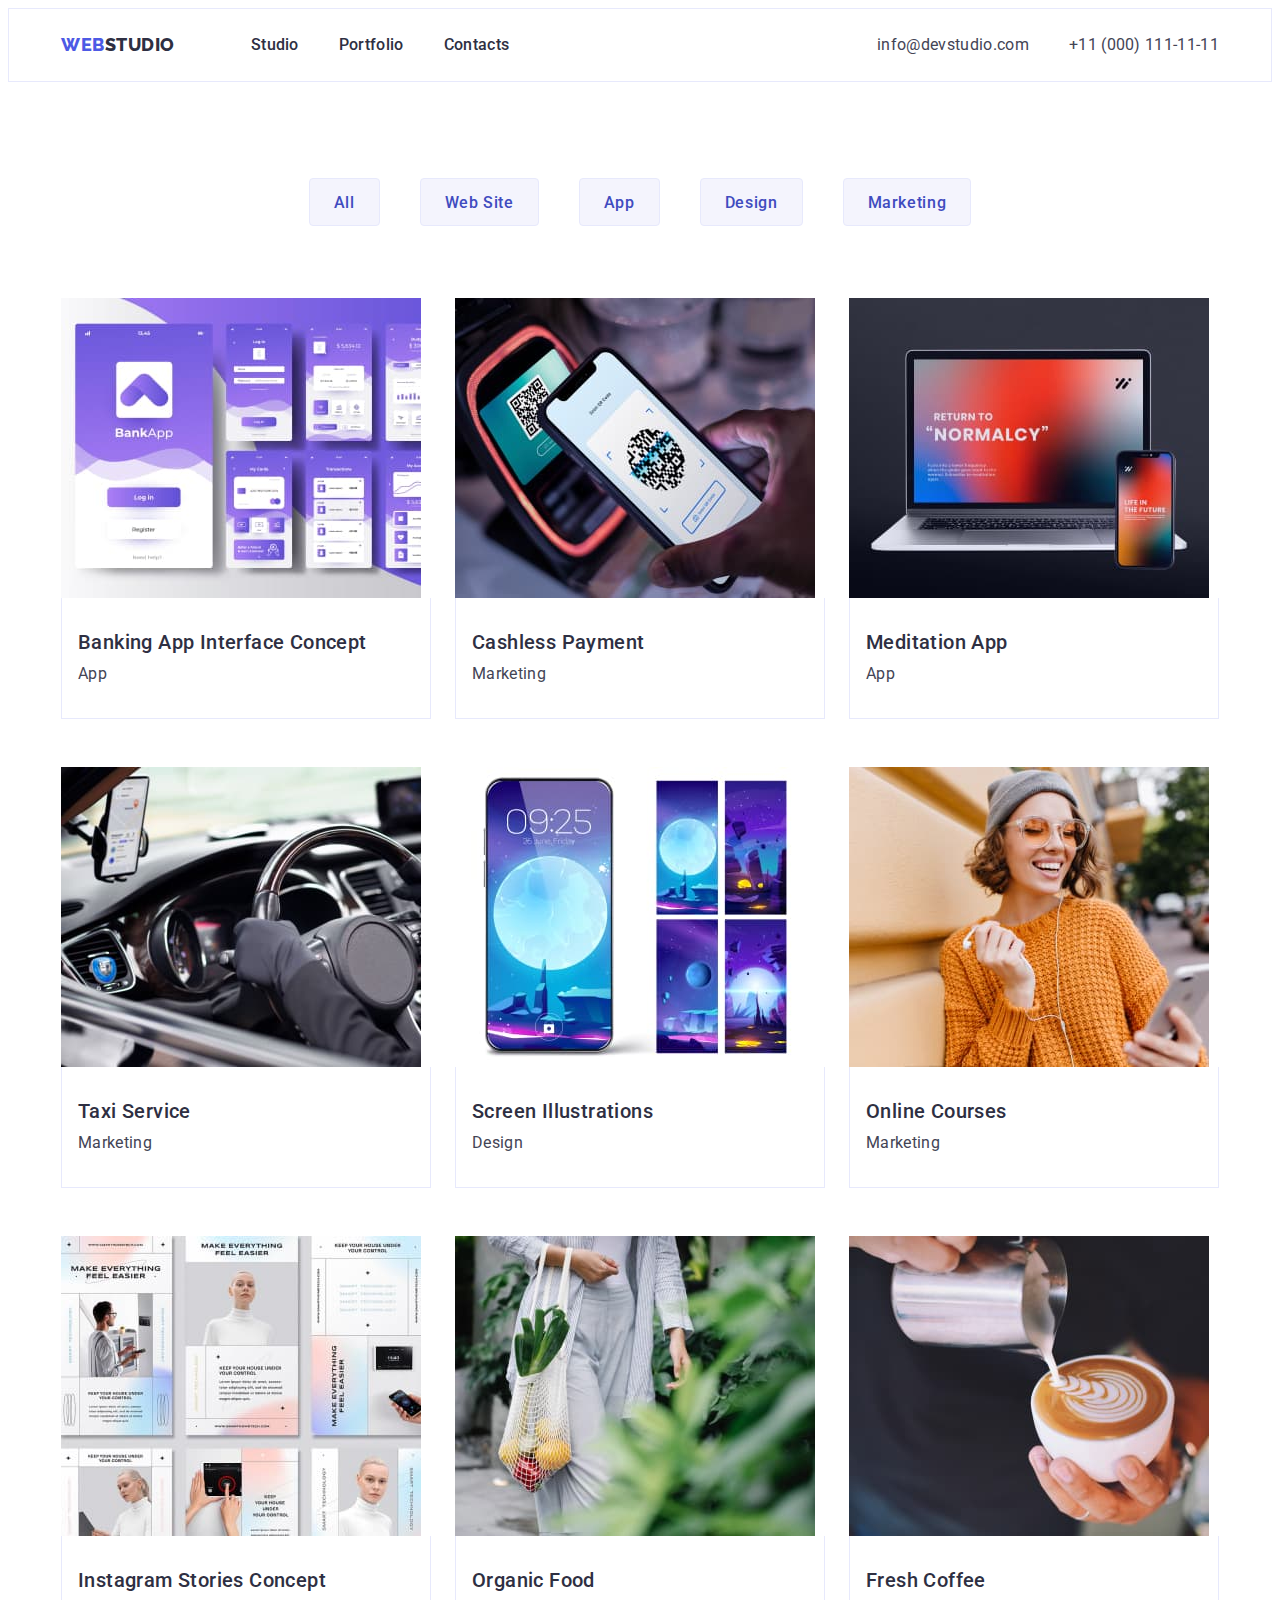
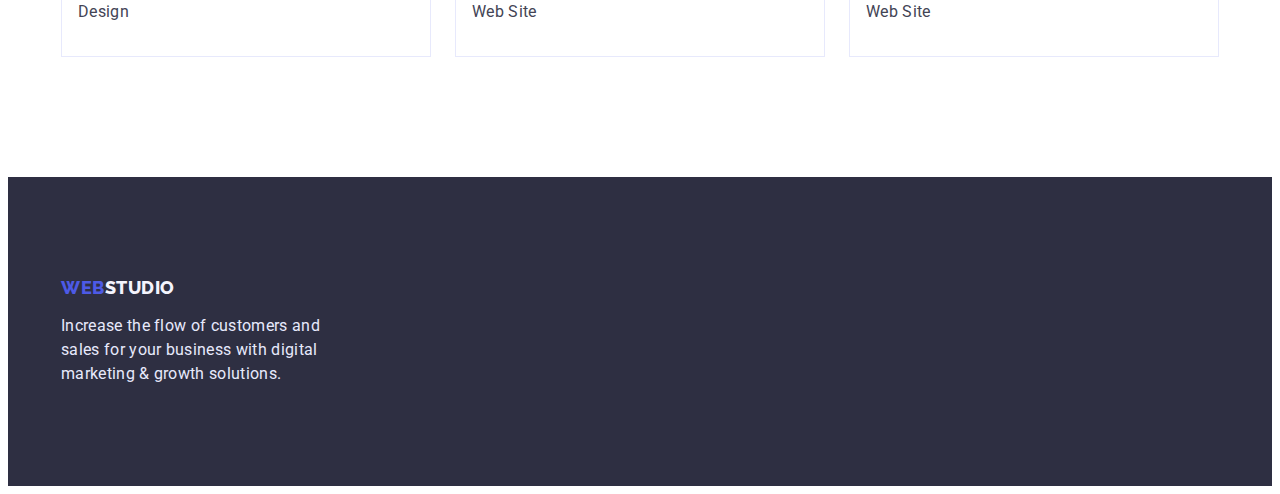
==== commit 1e50490d: "hw3" ====
--- a/portfolio.html
+++ b/portfolio.html
@@ -51,9 +51,9 @@
     </header>
     <main>
         <!-- BUTTON -->
-        <section class="list">
-            <div class="container portfolio-container">
-                <h1 hidden>button</h1>
+        <section class="section-button list">
+            <div class="container">
+                <h1 class="visually-hidden" hidden>button</h1>
                 <ul class="menu list portfolio-list">
                     <li class="menu-item">
                         <button class="menu-button" type="button">All</button>
--- a/css/styles.css
+++ b/css/styles.css
@@ -27,9 +27,7 @@
   margin-top: 0;
   margin-bottom: 0;
 }
-img {
-  display: block;
-}
+
 button {
   cursor: pointer;
 }
@@ -173,6 +171,7 @@
   height: 56px;
   border: none;
   padding: 16px 32px;
+  border-radius: 4px;
 }
 .hero-btn:hover,
 .hero-btn:focus {
@@ -180,7 +179,7 @@
 }
 /* ===============/HERO=============== */
 /* ===================DESCRIPTION=================== */
-.description-container {
+.description {
   padding-top: 120px;
   padding-bottom: 120px;
 }
@@ -213,8 +212,7 @@
 }
 /* ===================/DESCRIPTION=================== */
 /* ===================OUR SKILLS=================== */
-.container-skills {
-  padding-top: 72px;
+.skills {
   padding-bottom: 120px;
 }
 .title-skills {
@@ -231,17 +229,15 @@
   gap: 24px;
 }
 .skills-item {
-  width: calc((100%-2 * 24px) / 3);
+  width: calc((100% - 2 * 24px) / 3);
 }
 /* ===================/OUR SKILLS=================== */
 
 /* ===================OUR TEAM=================== */
 .about {
   background-color: var(--light-color);
-}
-.container-team {
   padding-bottom: 120px;
-  padding-top: 72px;
+  padding-top: 120px;
 }
 .about-title {
   font-size: 36px;
@@ -258,11 +254,10 @@
 }
 .about-item {
   background-color: var(--title-color);
-  width: calc((100%-3 * 24px) / 4);
-  border-radius: 5px;
-}
-.list {
-}
+  width: calc((100% - 3 * 24px) / 4);
+  border-radius: 0px 0px 4px 4px;
+}
+
 .about-title-top {
   font-weight: 500;
   font-size: 20px;
@@ -284,38 +279,50 @@
 /* ===================/OUR TEAM=================== */
 
 /*====================PORTFOLIO BUTTON====================*/
-.portfolio-container {
-  padding-top: 72px;
+.section-button {
+  padding-top: 96px;
   padding-bottom: 120px;
 }
+.visually-hidden {
+  position: absolute;
+  white-space: nowrap;
+  width: 1px;
+  height: 1px;
+  overflow: hidden;
+  border: 0;
+  padding: 0;
+  clip: rect(0 0 0 0);
+  clip-path: inset(50%);
+  margin: -1px;
+}
+
 .portfolio-list {
   display: flex;
   flex-direction: row;
   justify-content: center;
   align-items: center;
-  border: transparent;
   text-transform: none;
 }
 .menu-button {
   font-family: inherit;
   height: 48px;
-  background: #f4f4fd;
   border: 1px solid #e7e9fc;
   border-radius: 4px;
   font-weight: 500;
   font-size: 16px;
   line-height: 1.5;
   letter-spacing: 0.04em;
-  color: var(--primary-brand-color);
+  color: var(--pressed-state-color);
   cursor: pointer;
   padding: 12px 24px;
-  background-color: transparent;
+  background: var(--light-color);
 }
 
 .menu-button:hover,
 .menu-button:focus {
-  color: var(--title-color);
+  color: var(--light-color);
   background-color: var(--pressed-state-color);
+  border-color: transparent;
 }
 /*====================/PORTFOLIO BUTTON====================*/
 
@@ -328,7 +335,7 @@
   margin-top: 72px;
 }
 .gallery-item {
-  width: calc((100%-6 * 24px) / 9);
+  width: calc((100% - 2 * 24px) / 3);
 }
 
 .gallery-title {
@@ -349,6 +356,7 @@
   padding-top: 32px;
   padding-bottom: 32px;
   padding-left: 16px;
+  padding-right: 16px;
   border-bottom: 1px solid var(--accent-color);
   border-left: 1px solid var(--accent-color);
   border-right: 1px solid var(--accent-color);
--- a/css/styles.css
+++ b/css/styles.css
@@ -27,9 +27,7 @@
   margin-top: 0;
   margin-bottom: 0;
 }
-img {
-  display: block;
-}
+
 button {
   cursor: pointer;
 }
@@ -173,6 +171,7 @@
   height: 56px;
   border: none;
   padding: 16px 32px;
+  border-radius: 4px;
 }
 .hero-btn:hover,
 .hero-btn:focus {
@@ -180,7 +179,7 @@
 }
 /* ===============/HERO=============== */
 /* ===================DESCRIPTION=================== */
-.description-container {
+.description {
   padding-top: 120px;
   padding-bottom: 120px;
 }
@@ -213,8 +212,7 @@
 }
 /* ===================/DESCRIPTION=================== */
 /* ===================OUR SKILLS=================== */
-.container-skills {
-  padding-top: 72px;
+.skills {
   padding-bottom: 120px;
 }
 .title-skills {
@@ -231,17 +229,15 @@
   gap: 24px;
 }
 .skills-item {
-  width: calc((100%-2 * 24px) / 3);
+  width: calc((100% - 2 * 24px) / 3);
 }
 /* ===================/OUR SKILLS=================== */
 
 /* ===================OUR TEAM=================== */
 .about {
   background-color: var(--light-color);
-}
-.container-team {
   padding-bottom: 120px;
-  padding-top: 72px;
+  padding-top: 120px;
 }
 .about-title {
   font-size: 36px;
@@ -258,11 +254,10 @@
 }
 .about-item {
   background-color: var(--title-color);
-  width: calc((100%-3 * 24px) / 4);
-  border-radius: 5px;
-}
-.list {
-}
+  width: calc((100% - 3 * 24px) / 4);
+  border-radius: 0px 0px 4px 4px;
+}
+
 .about-title-top {
   font-weight: 500;
   font-size: 20px;
@@ -284,38 +279,50 @@
 /* ===================/OUR TEAM=================== */
 
 /*====================PORTFOLIO BUTTON====================*/
-.portfolio-container {
-  padding-top: 72px;
+.section-button {
+  padding-top: 96px;
   padding-bottom: 120px;
 }
+.visually-hidden {
+  position: absolute;
+  white-space: nowrap;
+  width: 1px;
+  height: 1px;
+  overflow: hidden;
+  border: 0;
+  padding: 0;
+  clip: rect(0 0 0 0);
+  clip-path: inset(50%);
+  margin: -1px;
+}
+
 .portfolio-list {
   display: flex;
   flex-direction: row;
   justify-content: center;
   align-items: center;
-  border: transparent;
   text-transform: none;
 }
 .menu-button {
   font-family: inherit;
   height: 48px;
-  background: #f4f4fd;
   border: 1px solid #e7e9fc;
   border-radius: 4px;
   font-weight: 500;
   font-size: 16px;
   line-height: 1.5;
   letter-spacing: 0.04em;
-  color: var(--primary-brand-color);
+  color: var(--pressed-state-color);
   cursor: pointer;
   padding: 12px 24px;
-  background-color: transparent;
+  background: var(--light-color);
 }
 
 .menu-button:hover,
 .menu-button:focus {
-  color: var(--title-color);
+  color: var(--light-color);
   background-color: var(--pressed-state-color);
+  border-color: transparent;
 }
 /*====================/PORTFOLIO BUTTON====================*/
 
@@ -328,7 +335,7 @@
   margin-top: 72px;
 }
 .gallery-item {
-  width: calc((100%-6 * 24px) / 9);
+  width: calc((100% - 2 * 24px) / 3);
 }
 
 .gallery-title {
@@ -349,6 +356,7 @@
   padding-top: 32px;
   padding-bottom: 32px;
   padding-left: 16px;
+  padding-right: 16px;
   border-bottom: 1px solid var(--accent-color);
   border-left: 1px solid var(--accent-color);
   border-right: 1px solid var(--accent-color);
